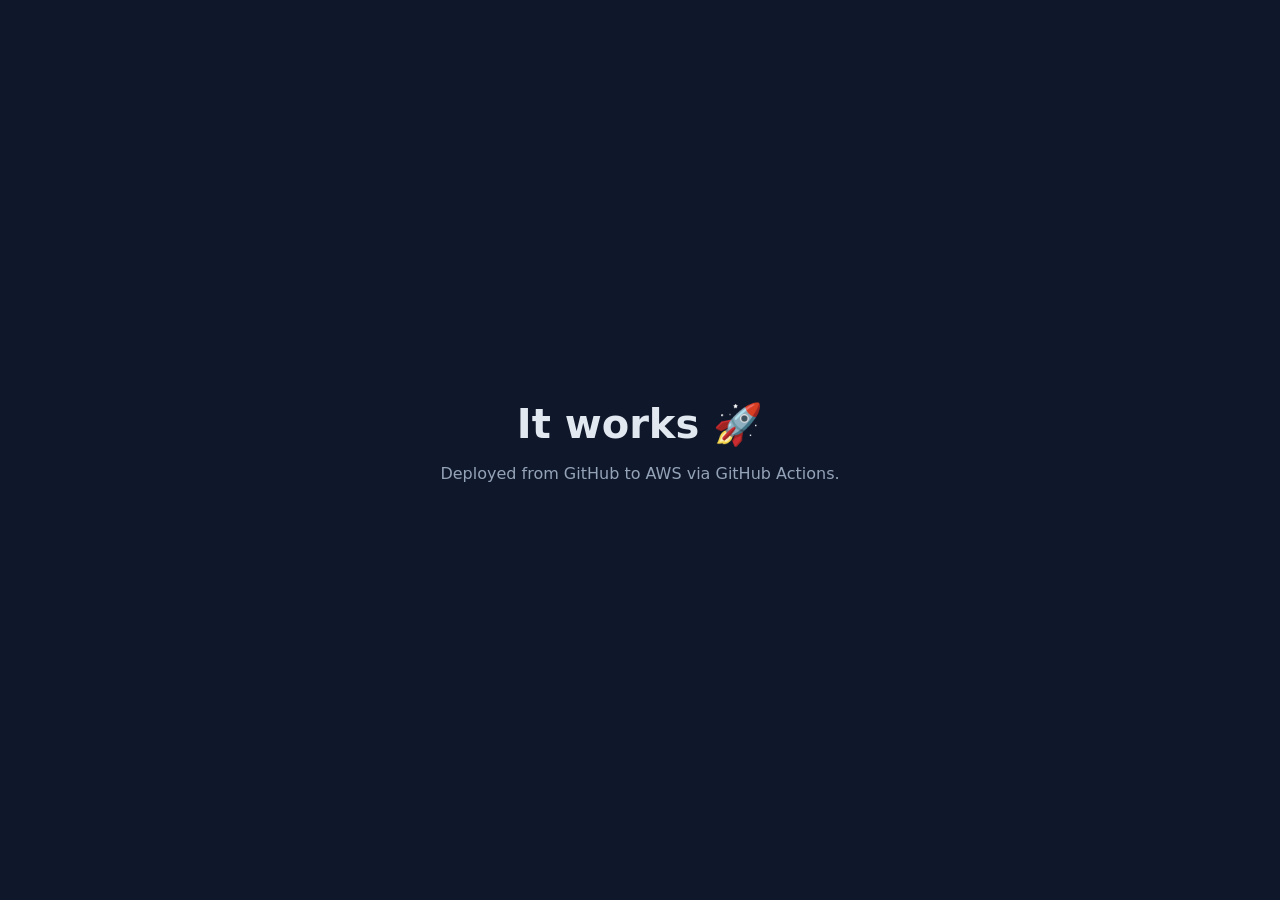
==== index.html @ 829a50a1 "Add dummy index.html Co-Authored-By: Claude Sonnet 5.5 <noreply@anthropic.com>" ====
<!doctype html>
<html lang="en">
<head>
  <meta charset="utf-8">
  <meta name="viewport" content="width=device-width, initial-scale=1">
  <title>neil-mist-vibe1</title>
  <style>
    body { font-family: system-ui, sans-serif; display: grid; place-items: center; min-height: 100vh; margin: 0; background: #0f172a; color: #e2e8f0; }
    main { text-align: center; padding: 1rem; }
    h1 { font-size: 2.5rem; margin: 0 0 .5rem; }
    p { color: #94a3b8; }
  </style>
</head>
<body>
  <main>
    <h1>It works 🚀</h1>
    <p>Deployed from GitHub to AWS via GitHub Actions.</p>
  </main>
</body>
</html>
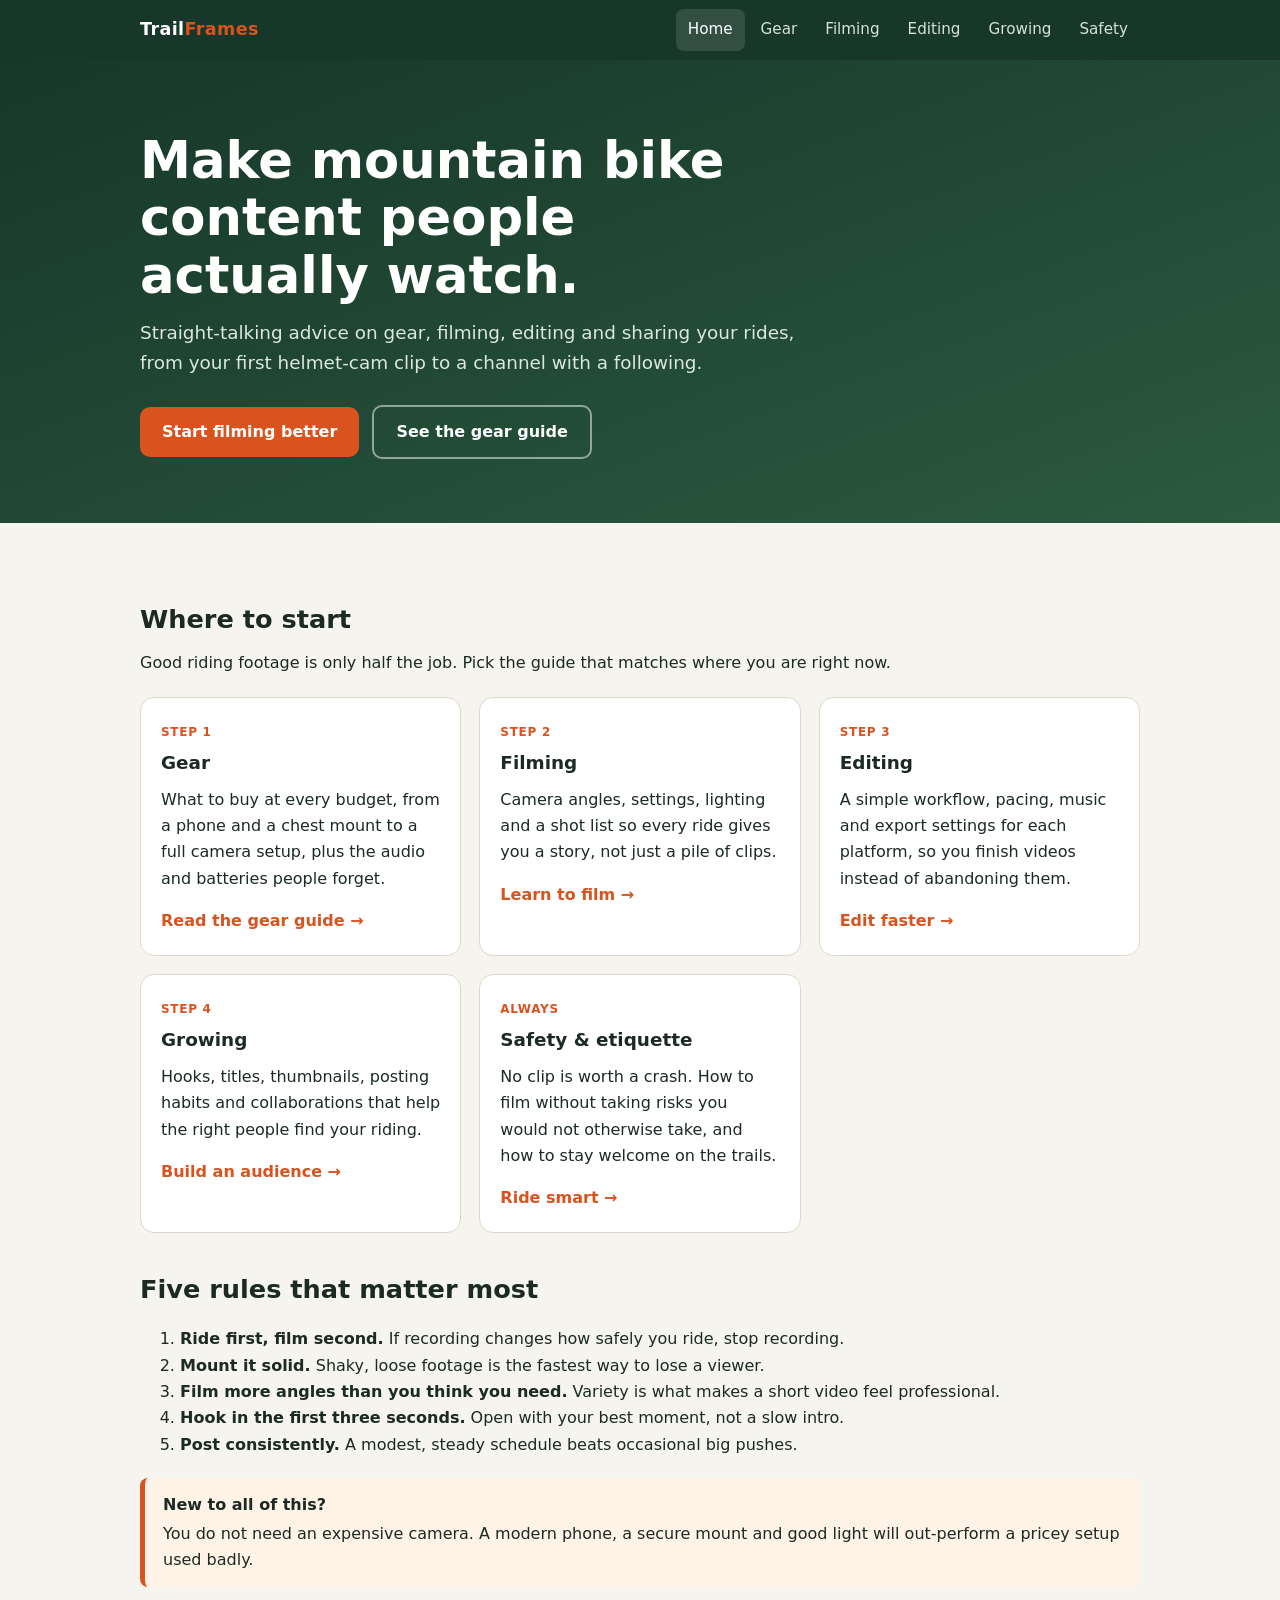
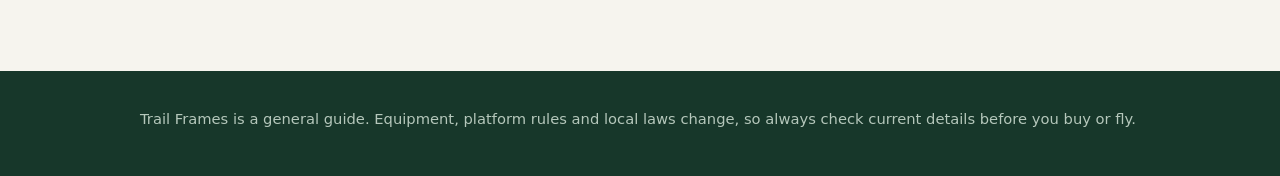
==== commit 83522c5f: "Add mountain bike content creation website Six pages (home, gear, filming, editing, growing, safety)" ====
--- a/index.html
+++ b/index.html
@@ -3,18 +3,95 @@
 <head>
   <meta charset="utf-8">
   <meta name="viewport" content="width=device-width, initial-scale=1">
-  <title>neil-mist-vibe1</title>
-  <style>
-    body { font-family: system-ui, sans-serif; display: grid; place-items: center; min-height: 100vh; margin: 0; background: #0f172a; color: #e2e8f0; }
-    main { text-align: center; padding: 1rem; }
-    h1 { font-size: 2.5rem; margin: 0 0 .5rem; }
-    p { color: #94a3b8; }
-  </style>
+  <title>Trail Frames: Mountain Bike Content Guide</title>
+  <meta name="description" content="Practical advice for filming, editing and sharing your mountain biking. Gear, camera angles, editing workflow and growing an audience.">
+  <link rel="stylesheet" href="style.css">
 </head>
 <body>
-  <main>
-    <h1>It works 🚀</h1>
-    <p>Deployed from GitHub to AWS via GitHub Actions.</p>
-  </main>
+<header class="site">
+  <div class="wrap">
+    <a class="brand" href="index.html">Trail<span>Frames</span></a>
+    <button class="menu-btn" aria-expanded="false" aria-controls="site-nav">Menu</button>
+    <nav id="site-nav" aria-label="Main">
+      <ul>
+        <li><a href="index.html" aria-current="page">Home</a></li>
+        <li><a href="gear.html">Gear</a></li>
+        <li><a href="filming.html">Filming</a></li>
+        <li><a href="editing.html">Editing</a></li>
+        <li><a href="growth.html">Growing</a></li>
+        <li><a href="safety.html">Safety</a></li>
+      </ul>
+    </nav>
+  </div>
+</header>
+
+<section class="hero">
+  <div class="wrap">
+    <h1>Make mountain bike content people actually watch.</h1>
+    <p>Straight-talking advice on gear, filming, editing and sharing your rides, from your first helmet-cam clip to a channel with a following.</p>
+    <a class="btn" href="filming.html">Start filming better</a>
+    <a class="btn ghost" href="gear.html">See the gear guide</a>
+  </div>
+</section>
+
+<main>
+  <div class="wrap">
+    <h2>Where to start</h2>
+    <p>Good riding footage is only half the job. Pick the guide that matches where you are right now.</p>
+    <div class="grid">
+      <article class="card">
+        <span class="tag">Step 1</span>
+        <h3>Gear</h3>
+        <p>What to buy at every budget, from a phone and a chest mount to a full camera setup, plus the audio and batteries people forget.</p>
+        <a class="more" href="gear.html">Read the gear guide &rarr;</a>
+      </article>
+      <article class="card">
+        <span class="tag">Step 2</span>
+        <h3>Filming</h3>
+        <p>Camera angles, settings, lighting and a shot list so every ride gives you a story, not just a pile of clips.</p>
+        <a class="more" href="filming.html">Learn to film &rarr;</a>
+      </article>
+      <article class="card">
+        <span class="tag">Step 3</span>
+        <h3>Editing</h3>
+        <p>A simple workflow, pacing, music and export settings for each platform, so you finish videos instead of abandoning them.</p>
+        <a class="more" href="editing.html">Edit faster &rarr;</a>
+      </article>
+      <article class="card">
+        <span class="tag">Step 4</span>
+        <h3>Growing</h3>
+        <p>Hooks, titles, thumbnails, posting habits and collaborations that help the right people find your riding.</p>
+        <a class="more" href="growth.html">Build an audience &rarr;</a>
+      </article>
+      <article class="card">
+        <span class="tag">Always</span>
+        <h3>Safety &amp; etiquette</h3>
+        <p>No clip is worth a crash. How to film without taking risks you would not otherwise take, and how to stay welcome on the trails.</p>
+        <a class="more" href="safety.html">Ride smart &rarr;</a>
+      </article>
+    </div>
+
+    <h2>Five rules that matter most</h2>
+    <ol>
+      <li><strong>Ride first, film second.</strong> If recording changes how safely you ride, stop recording.</li>
+      <li><strong>Mount it solid.</strong> Shaky, loose footage is the fastest way to lose a viewer.</li>
+      <li><strong>Film more angles than you think you need.</strong> Variety is what makes a short video feel professional.</li>
+      <li><strong>Hook in the first three seconds.</strong> Open with your best moment, not a slow intro.</li>
+      <li><strong>Post consistently.</strong> A modest, steady schedule beats occasional big pushes.</li>
+    </ol>
+
+    <div class="callout">
+      <strong>New to all of this?</strong>
+      You do not need an expensive camera. A modern phone, a secure mount and good light will out-perform a pricey setup used badly.
+    </div>
+  </div>
+</main>
+
+<footer class="site">
+  <div class="wrap">
+    <p>Trail Frames is a general guide. Equipment, platform rules and local laws change, so always check current details before you buy or fly.</p>
+  </div>
+</footer>
+<script src="script.js"></script>
 </body>
 </html>
--- a/style.css
+++ b/style.css
@@ -0,0 +1,98 @@
+:root {
+  --bg: #f6f4ee;
+  --surface: #ffffff;
+  --text: #1b2a22;
+  --muted: #5b6b62;
+  --accent: #d9531e;
+  --accent-ink: #ffffff;
+  --forest: #17372a;
+  --border: #dcd8cc;
+  --callout: #fff3e8;
+}
+@media (prefers-color-scheme: dark) {
+  :root {
+    --bg: #0f1a14;
+    --surface: #17261d;
+    --text: #e8efe9;
+    --muted: #9db0a4;
+    --accent: #ff7a3d;
+    --accent-ink: #1a0e07;
+    --forest: #0b130f;
+    --border: #284134;
+    --callout: #2a1d14;
+  }
+}
+* { box-sizing: border-box; }
+html { scroll-behavior: smooth; }
+body {
+  margin: 0;
+  font-family: system-ui, -apple-system, "Segoe UI", Roboto, sans-serif;
+  background: var(--bg);
+  color: var(--text);
+  line-height: 1.65;
+}
+a { color: var(--accent); }
+.wrap { max-width: 1040px; margin: 0 auto; padding: 0 20px; }
+
+/* header / nav */
+header.site { background: var(--forest); color: #f1f5f2; position: sticky; top: 0; z-index: 10; }
+header.site .wrap { display: flex; align-items: center; justify-content: space-between; min-height: 60px; gap: 12px; }
+.brand { font-weight: 800; letter-spacing: .02em; color: #fff; text-decoration: none; font-size: 1.1rem; }
+.brand span { color: var(--accent); }
+nav ul { list-style: none; margin: 0; padding: 0; display: flex; gap: 4px; flex-wrap: wrap; }
+nav a { color: #d6e2da; text-decoration: none; padding: 8px 12px; border-radius: 8px; font-size: .95rem; display: block; }
+nav a:hover, nav a[aria-current="page"] { background: rgba(255,255,255,.12); color: #fff; }
+.menu-btn { display: none; background: none; border: 1px solid rgba(255,255,255,.4); color: #fff; padding: 8px 12px; border-radius: 8px; font-size: .95rem; cursor: pointer; }
+@media (max-width: 760px) {
+  .menu-btn { display: block; }
+  nav { display: none; position: absolute; top: 60px; left: 0; right: 0; background: var(--forest); padding: 8px 16px 16px; }
+  nav.open { display: block; }
+  nav ul { flex-direction: column; }
+}
+
+/* hero */
+.hero { background: linear-gradient(160deg, var(--forest), #2b5a3f); color: #fff; padding: 72px 0 64px; }
+.hero h1 { font-size: clamp(2rem, 5vw, 3.2rem); line-height: 1.12; margin: 0 0 14px; max-width: 18ch; }
+.hero p { font-size: 1.15rem; max-width: 56ch; color: #dbe7df; margin: 0 0 26px; }
+.btn { display: inline-block; background: var(--accent); color: var(--accent-ink); font-weight: 700; padding: 12px 22px; border-radius: 10px; text-decoration: none; }
+.btn:hover { filter: brightness(1.08); }
+.btn.ghost { background: transparent; color: #fff; border: 2px solid rgba(255,255,255,.5); margin-left: 8px; }
+
+/* page title */
+.page-head { background: var(--forest); color: #fff; padding: 44px 0 36px; }
+.page-head h1 { margin: 0 0 8px; font-size: clamp(1.8rem, 4vw, 2.6rem); }
+.page-head p { margin: 0; color: #cfdcd3; max-width: 62ch; font-size: 1.08rem; }
+
+/* content */
+main { padding: 40px 0 64px; }
+h2 { font-size: 1.6rem; margin: 2.2rem 0 .6rem; }
+h3 { font-size: 1.15rem; margin: 1.4rem 0 .3rem; }
+p { margin: .5rem 0 1rem; }
+ul.tips { padding-left: 1.2rem; }
+ul.tips li { margin: .35rem 0; }
+
+.grid { display: grid; gap: 18px; grid-template-columns: repeat(auto-fill, minmax(280px, 1fr)); margin: 20px 0; }
+.card { background: var(--surface); border: 1px solid var(--border); border-radius: 14px; padding: 20px; }
+.card h3 { margin-top: 0; }
+.card a.more { font-weight: 700; text-decoration: none; }
+.tag { display: inline-block; font-size: .75rem; font-weight: 700; text-transform: uppercase; letter-spacing: .06em; color: var(--accent); margin-bottom: 6px; }
+
+.callout { background: var(--callout); border-left: 5px solid var(--accent); border-radius: 8px; padding: 14px 18px; margin: 20px 0; }
+.callout strong:first-child { display: block; margin-bottom: 2px; }
+
+table { width: 100%; border-collapse: collapse; background: var(--surface); border: 1px solid var(--border); border-radius: 10px; overflow: hidden; margin: 16px 0; }
+th, td { text-align: left; padding: 10px 14px; border-bottom: 1px solid var(--border); vertical-align: top; }
+th { background: var(--forest); color: #fff; font-size: .9rem; }
+tr:last-child td { border-bottom: 0; }
+.table-scroll { overflow-x: auto; }
+
+/* checklist */
+.checklist { list-style: none; padding: 0; }
+.checklist li { margin: 6px 0; }
+.checklist label { display: flex; gap: 10px; align-items: flex-start; background: var(--surface); border: 1px solid var(--border); padding: 10px 14px; border-radius: 10px; cursor: pointer; }
+.checklist input { margin-top: 5px; accent-color: var(--accent); }
+.checklist input:checked + span { text-decoration: line-through; color: var(--muted); }
+.progress { font-weight: 700; color: var(--muted); }
+
+footer.site { background: var(--forest); color: #b5c7bb; padding: 28px 0; font-size: .92rem; }
+footer.site a { color: #e5eee8; }
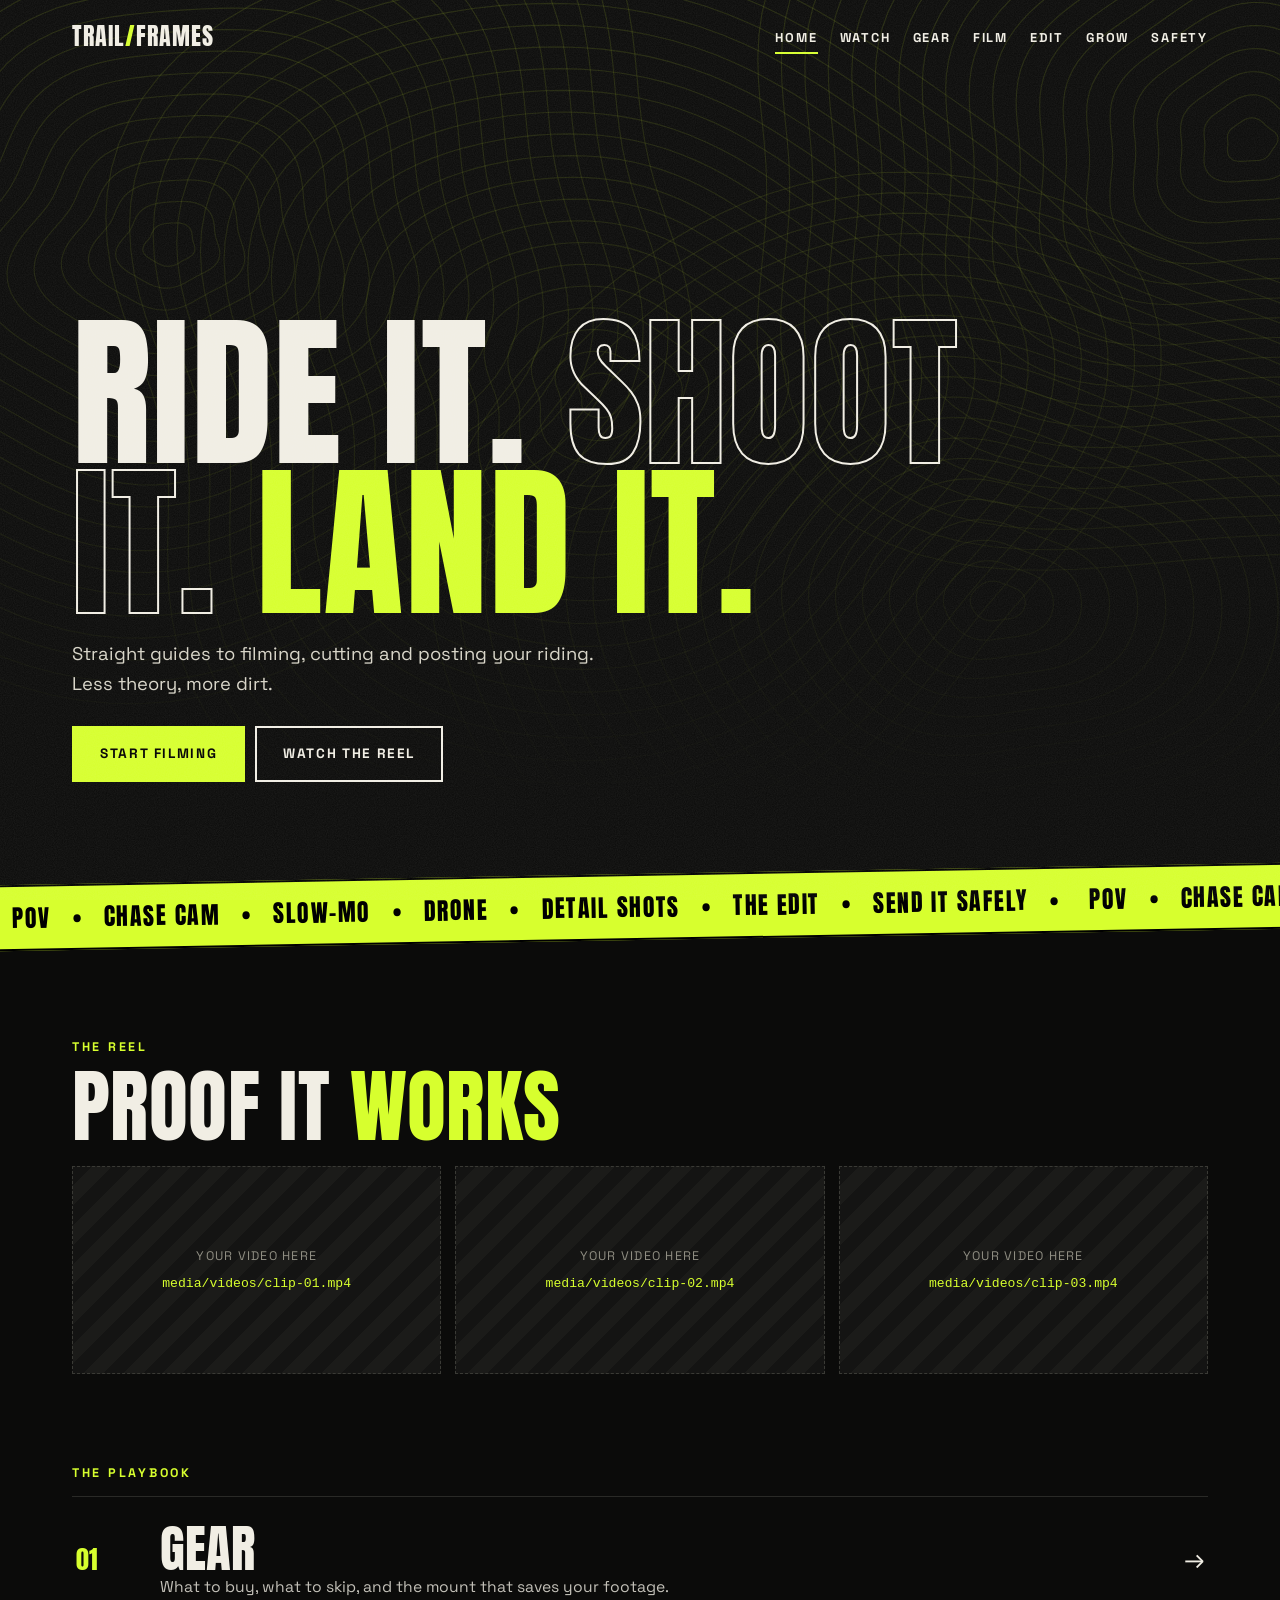
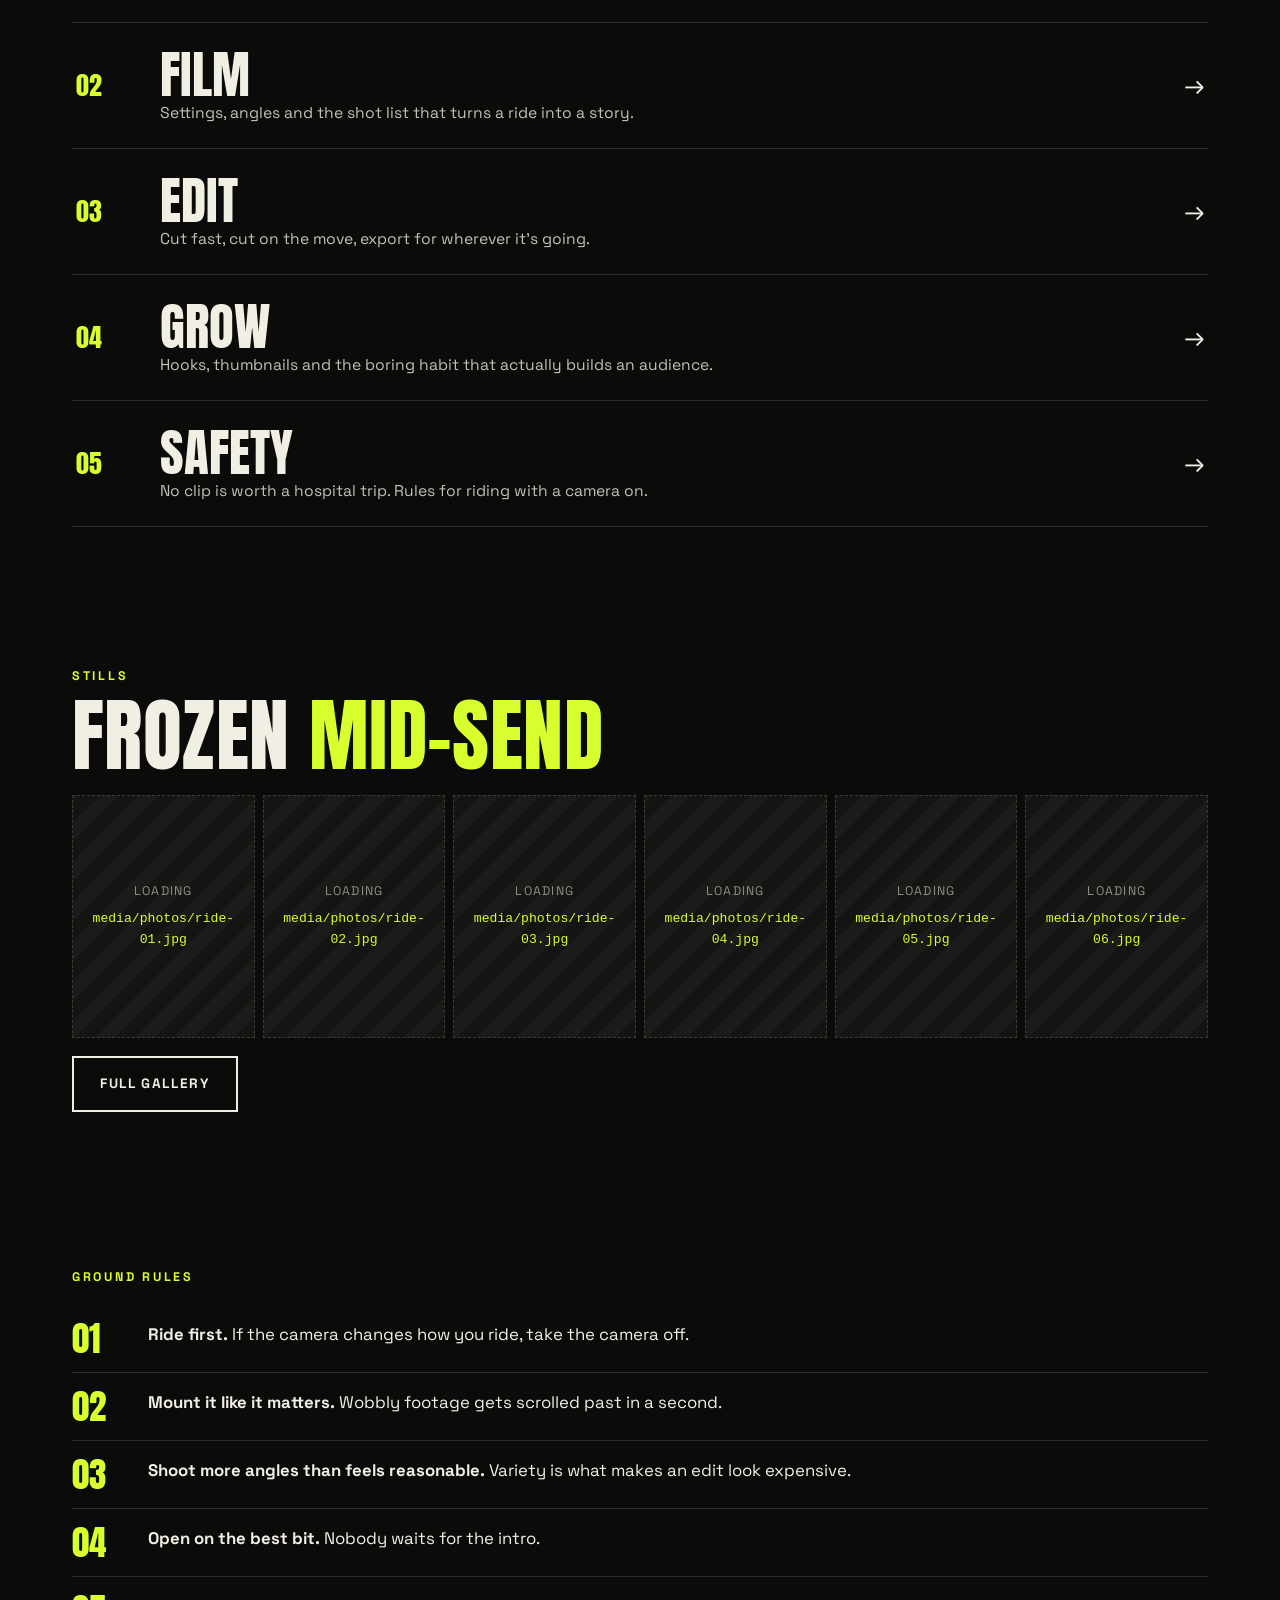
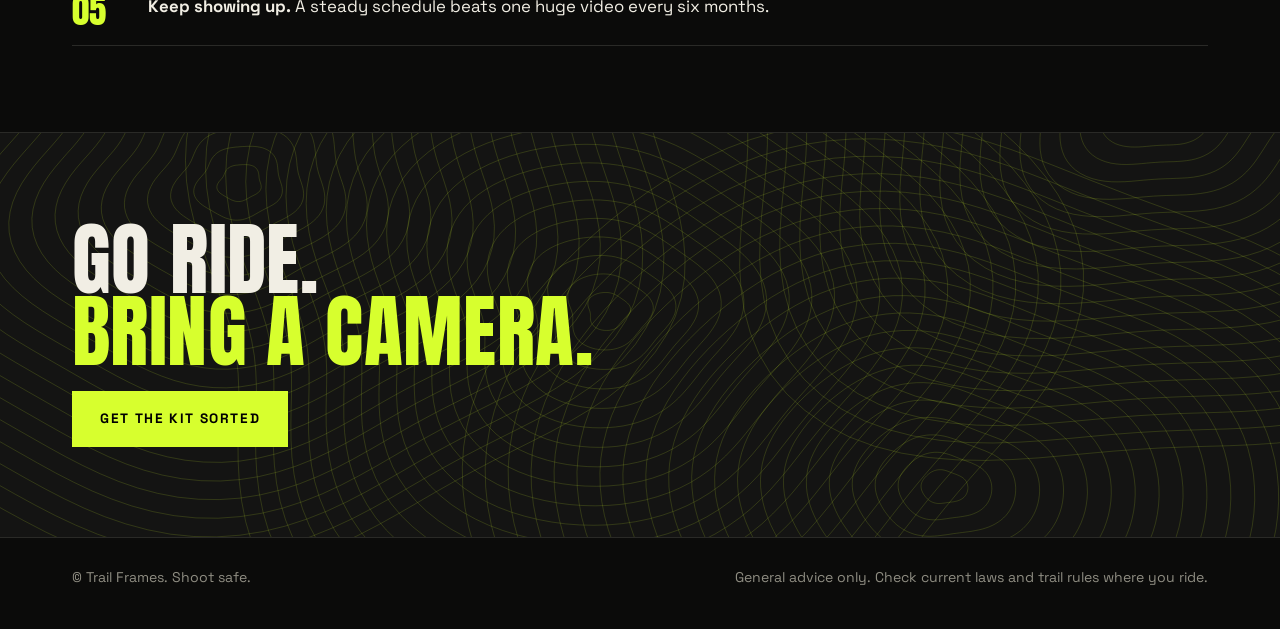
==== commit 6b54a4bf: "Redesign: dark edgy look, video and photo slots, sharper copy Adds Watch page, hero video loop, phot" ====
--- a/index.html
+++ b/index.html
@@ -3,22 +3,26 @@
 <head>
   <meta charset="utf-8">
   <meta name="viewport" content="width=device-width, initial-scale=1">
-  <title>Trail Frames: Mountain Bike Content Guide</title>
-  <meta name="description" content="Practical advice for filming, editing and sharing your mountain biking. Gear, camera angles, editing workflow and growing an audience.">
+  <title>Trail Frames | Shoot Your Riding</title>
+  <meta name="description" content="Guides to filming, editing and posting mountain biking. Gear, angles, edits and getting seen.">
+  <link rel="preconnect" href="https://fonts.googleapis.com">
+  <link rel="preconnect" href="https://fonts.gstatic.com" crossorigin>
+  <link href="https://fonts.googleapis.com/css2?family=Anton&family=Space+Grotesk:wght@400;500;700&display=swap" rel="stylesheet">
   <link rel="stylesheet" href="style.css">
 </head>
 <body>
 <header class="site">
   <div class="wrap">
-    <a class="brand" href="index.html">Trail<span>Frames</span></a>
+    <a class="brand" href="index.html">Trail<i>/</i>Frames</a>
     <button class="menu-btn" aria-expanded="false" aria-controls="site-nav">Menu</button>
     <nav id="site-nav" aria-label="Main">
       <ul>
         <li><a href="index.html" aria-current="page">Home</a></li>
+        <li><a href="watch.html">Watch</a></li>
         <li><a href="gear.html">Gear</a></li>
-        <li><a href="filming.html">Filming</a></li>
-        <li><a href="editing.html">Editing</a></li>
-        <li><a href="growth.html">Growing</a></li>
+        <li><a href="filming.html">Film</a></li>
+        <li><a href="editing.html">Edit</a></li>
+        <li><a href="growth.html">Grow</a></li>
         <li><a href="safety.html">Safety</a></li>
       </ul>
     </nav>
@@ -26,72 +30,78 @@
 </header>
 
 <section class="hero">
+  <video data-hero-video muted loop playsinline autoplay preload="auto"></video>
   <div class="wrap">
-    <h1>Make mountain bike content people actually watch.</h1>
-    <p>Straight-talking advice on gear, filming, editing and sharing your rides, from your first helmet-cam clip to a channel with a following.</p>
-    <a class="btn" href="filming.html">Start filming better</a>
-    <a class="btn ghost" href="gear.html">See the gear guide</a>
+    <h1>Ride it. <span class="out">Shoot it.</span> <em>Land it.</em></h1>
+    <p>Straight guides to filming, cutting and posting your riding. Less theory, more dirt.</p>
+    <a class="btn" href="filming.html">Start filming</a><a class="btn alt" href="watch.html">Watch the reel</a>
   </div>
 </section>
 
-<main>
+<div class="strip" aria-hidden="true">
+  <div>
+    <span>POV</span>•<span>Chase cam</span>•<span>Slow-mo</span>•<span>Drone</span>•<span>Detail shots</span>•<span>The edit</span>•<span>Send it safely</span>•
+    <span>POV</span>•<span>Chase cam</span>•<span>Slow-mo</span>•<span>Drone</span>•<span>Detail shots</span>•<span>The edit</span>•<span>Send it safely</span>•
+  </div>
+</div>
+
+<section class="block">
   <div class="wrap">
-    <h2>Where to start</h2>
-    <p>Good riding footage is only half the job. Pick the guide that matches where you are right now.</p>
-    <div class="grid">
-      <article class="card">
-        <span class="tag">Step 1</span>
-        <h3>Gear</h3>
-        <p>What to buy at every budget, from a phone and a chest mount to a full camera setup, plus the audio and batteries people forget.</p>
-        <a class="more" href="gear.html">Read the gear guide &rarr;</a>
-      </article>
-      <article class="card">
-        <span class="tag">Step 2</span>
-        <h3>Filming</h3>
-        <p>Camera angles, settings, lighting and a shot list so every ride gives you a story, not just a pile of clips.</p>
-        <a class="more" href="filming.html">Learn to film &rarr;</a>
-      </article>
-      <article class="card">
-        <span class="tag">Step 3</span>
-        <h3>Editing</h3>
-        <p>A simple workflow, pacing, music and export settings for each platform, so you finish videos instead of abandoning them.</p>
-        <a class="more" href="editing.html">Edit faster &rarr;</a>
-      </article>
-      <article class="card">
-        <span class="tag">Step 4</span>
-        <h3>Growing</h3>
-        <p>Hooks, titles, thumbnails, posting habits and collaborations that help the right people find your riding.</p>
-        <a class="more" href="growth.html">Build an audience &rarr;</a>
-      </article>
-      <article class="card">
-        <span class="tag">Always</span>
-        <h3>Safety &amp; etiquette</h3>
-        <p>No clip is worth a crash. How to film without taking risks you would not otherwise take, and how to stay welcome on the trails.</p>
-        <a class="more" href="safety.html">Ride smart &rarr;</a>
-      </article>
-    </div>
+    <span class="label">The reel</span>
+    <h2 class="big" style="margin-top:0">Proof it <em>works</em></h2>
+    <div class="reel" data-videos="3"></div>
+  </div>
+</section>
 
-    <h2>Five rules that matter most</h2>
-    <ol>
-      <li><strong>Ride first, film second.</strong> If recording changes how safely you ride, stop recording.</li>
-      <li><strong>Mount it solid.</strong> Shaky, loose footage is the fastest way to lose a viewer.</li>
-      <li><strong>Film more angles than you think you need.</strong> Variety is what makes a short video feel professional.</li>
-      <li><strong>Hook in the first three seconds.</strong> Open with your best moment, not a slow intro.</li>
-      <li><strong>Post consistently.</strong> A modest, steady schedule beats occasional big pushes.</li>
-    </ol>
-
-    <div class="callout">
-      <strong>New to all of this?</strong>
-      You do not need an expensive camera. A modern phone, a secure mount and good light will out-perform a pricey setup used badly.
+<section class="block" style="padding-top:20px">
+  <div class="wrap">
+    <span class="label">The playbook</span>
+    <div class="rows">
+      <a href="gear.html"><span class="n">01</span><span class="t">Gear<span class="d">What to buy, what to skip, and the mount that saves your footage.</span></span><span class="arr">&rarr;</span></a>
+      <a href="filming.html"><span class="n">02</span><span class="t">Film<span class="d">Settings, angles and the shot list that turns a ride into a story.</span></span><span class="arr">&rarr;</span></a>
+      <a href="editing.html"><span class="n">03</span><span class="t">Edit<span class="d">Cut fast, cut on the move, export for wherever it's going.</span></span><span class="arr">&rarr;</span></a>
+      <a href="growth.html"><span class="n">04</span><span class="t">Grow<span class="d">Hooks, thumbnails and the boring habit that actually builds an audience.</span></span><span class="arr">&rarr;</span></a>
+      <a href="safety.html"><span class="n">05</span><span class="t">Safety<span class="d">No clip is worth a hospital trip. Rules for riding with a camera on.</span></span><span class="arr">&rarr;</span></a>
     </div>
   </div>
-</main>
+</section>
+
+<section class="block">
+  <div class="wrap">
+    <span class="label">Stills</span>
+    <h2 class="big" style="margin-top:0">Frozen <em>mid-send</em></h2>
+    <div class="strip-photos" data-photos="6"></div>
+    <p style="margin-top:18px"><a href="watch.html" class="btn alt" style="margin-left:0">Full gallery</a></p>
+  </div>
+</section>
+
+<section class="block">
+  <div class="wrap">
+    <span class="label">Ground rules</span>
+    <ol class="steps">
+      <li><div><strong>Ride first.</strong> If the camera changes how you ride, take the camera off.</div></li>
+      <li><div><strong>Mount it like it matters.</strong> Wobbly footage gets scrolled past in a second.</div></li>
+      <li><div><strong>Shoot more angles than feels reasonable.</strong> Variety is what makes an edit look expensive.</div></li>
+      <li><div><strong>Open on the best bit.</strong> Nobody waits for the intro.</div></li>
+      <li><div><strong>Keep showing up.</strong> A steady schedule beats one huge video every six months.</div></li>
+    </ol>
+  </div>
+</section>
+
+<section class="cta">
+  <div class="wrap">
+    <h2 class="big" style="margin-top:0">Go ride.<br><em>Bring a camera.</em></h2>
+    <a class="btn" href="gear.html">Get the kit sorted</a>
+  </div>
+</section>
 
 <footer class="site">
   <div class="wrap">
-    <p>Trail Frames is a general guide. Equipment, platform rules and local laws change, so always check current details before you buy or fly.</p>
+    <span>&copy; Trail Frames. Shoot safe.</span>
+    <span>General advice only. Check current laws and trail rules where you ride.</span>
   </div>
 </footer>
+<script src="media.js"></script>
 <script src="script.js"></script>
 </body>
 </html>
--- a/style.css
+++ b/style.css
@@ -1,98 +1,157 @@
 :root {
-  --bg: #f6f4ee;
-  --surface: #ffffff;
-  --text: #1b2a22;
-  --muted: #5b6b62;
-  --accent: #d9531e;
-  --accent-ink: #ffffff;
-  --forest: #17372a;
-  --border: #dcd8cc;
-  --callout: #fff3e8;
-}
-@media (prefers-color-scheme: dark) {
-  :root {
-    --bg: #0f1a14;
-    --surface: #17261d;
-    --text: #e8efe9;
-    --muted: #9db0a4;
-    --accent: #ff7a3d;
-    --accent-ink: #1a0e07;
-    --forest: #0b130f;
-    --border: #284134;
-    --callout: #2a1d14;
-  }
+  --bg: #0b0b0a;
+  --bg2: #141413;
+  --ink: #f1eee4;
+  --mute: #8f8d82;
+  --acid: #d7ff2e;
+  --line: #2a2a27;
+  --display: "Anton", Impact, "Arial Narrow Bold", sans-serif;
+  --body: "Space Grotesk", system-ui, -apple-system, "Segoe UI", sans-serif;
+  color-scheme: dark;
 }
 * { box-sizing: border-box; }
 html { scroll-behavior: smooth; }
 body {
   margin: 0;
-  font-family: system-ui, -apple-system, "Segoe UI", Roboto, sans-serif;
   background: var(--bg);
-  color: var(--text);
-  line-height: 1.65;
+  color: var(--ink);
+  font-family: var(--body);
+  font-size: 1.05rem;
+  line-height: 1.6;
+  -webkit-font-smoothing: antialiased;
 }
-a { color: var(--accent); }
-.wrap { max-width: 1040px; margin: 0 auto; padding: 0 20px; }
+/* film grain */
+body::before {
+  content: "";
+  position: fixed; inset: 0; z-index: 100; pointer-events: none; opacity: .09;
+  background-image: url("data:image/svg+xml;utf8,<svg xmlns='http://www.w3.org/2000/svg' width='220' height='220'><filter id='n'><feTurbulence type='fractalNoise' baseFrequency='.9' numOctaves='2' stitchTiles='stitch'/><feColorMatrix values='0 0 0 0 1  0 0 0 0 1  0 0 0 0 1  0 0 0 .8 0'/></filter><rect width='100%' height='100%' filter='url(%23n)'/></svg>");
+}
+a { color: inherit; }
+img, video { max-width: 100%; display: block; }
+.wrap { max-width: 1180px; margin: 0 auto; padding: 0 22px; }
 
-/* header / nav */
-header.site { background: var(--forest); color: #f1f5f2; position: sticky; top: 0; z-index: 10; }
-header.site .wrap { display: flex; align-items: center; justify-content: space-between; min-height: 60px; gap: 12px; }
-.brand { font-weight: 800; letter-spacing: .02em; color: #fff; text-decoration: none; font-size: 1.1rem; }
-.brand span { color: var(--accent); }
-nav ul { list-style: none; margin: 0; padding: 0; display: flex; gap: 4px; flex-wrap: wrap; }
-nav a { color: #d6e2da; text-decoration: none; padding: 8px 12px; border-radius: 8px; font-size: .95rem; display: block; }
-nav a:hover, nav a[aria-current="page"] { background: rgba(255,255,255,.12); color: #fff; }
-.menu-btn { display: none; background: none; border: 1px solid rgba(255,255,255,.4); color: #fff; padding: 8px 12px; border-radius: 8px; font-size: .95rem; cursor: pointer; }
-@media (max-width: 760px) {
+/* header */
+header.site { position: absolute; top: 0; left: 0; right: 0; z-index: 20; }
+header.site .wrap { display: flex; align-items: center; justify-content: space-between; height: 72px; }
+.brand { font-family: var(--display); font-size: 1.5rem; letter-spacing: .04em; text-decoration: none; text-transform: uppercase; }
+.brand i { color: var(--acid); font-style: normal; }
+nav ul { list-style: none; display: flex; gap: 22px; margin: 0; padding: 0; }
+nav a { text-decoration: none; text-transform: uppercase; font-size: .8rem; font-weight: 700; letter-spacing: .14em; padding: 6px 0; border-bottom: 2px solid transparent; }
+nav a:hover, nav a[aria-current="page"] { border-color: var(--acid); }
+.menu-btn { display: none; background: var(--acid); color: #000; border: 0; font: 700 .8rem var(--body); letter-spacing: .12em; text-transform: uppercase; padding: 9px 14px; cursor: pointer; }
+@media (max-width: 860px) {
   .menu-btn { display: block; }
-  nav { display: none; position: absolute; top: 60px; left: 0; right: 0; background: var(--forest); padding: 8px 16px 16px; }
+  nav { display: none; position: absolute; top: 72px; left: 0; right: 0; background: var(--bg); border-top: 1px solid var(--line); padding: 8px 22px 20px; }
   nav.open { display: block; }
-  nav ul { flex-direction: column; }
+  nav ul { flex-direction: column; gap: 4px; }
+  nav a { display: block; padding: 12px 0; font-size: .95rem; }
 }
 
 /* hero */
-.hero { background: linear-gradient(160deg, var(--forest), #2b5a3f); color: #fff; padding: 72px 0 64px; }
-.hero h1 { font-size: clamp(2rem, 5vw, 3.2rem); line-height: 1.12; margin: 0 0 14px; max-width: 18ch; }
-.hero p { font-size: 1.15rem; max-width: 56ch; color: #dbe7df; margin: 0 0 26px; }
-.btn { display: inline-block; background: var(--accent); color: var(--accent-ink); font-weight: 700; padding: 12px 22px; border-radius: 10px; text-decoration: none; }
-.btn:hover { filter: brightness(1.08); }
-.btn.ghost { background: transparent; color: #fff; border: 2px solid rgba(255,255,255,.5); margin-left: 8px; }
+.hero { position: relative; min-height: 94vh; display: flex; align-items: flex-end; overflow: hidden; background: var(--bg) url("topo.svg") center/cover; }
+.hero video { position: absolute; inset: 0; width: 100%; height: 100%; object-fit: cover; }
+.hero::after { content: ""; position: absolute; inset: 0; background: linear-gradient(to top, var(--bg) 4%, rgba(11,11,10,.55) 45%, rgba(11,11,10,.25)); }
+.hero .wrap { position: relative; z-index: 2; padding-bottom: 64px; padding-top: 120px; width: 100%; }
+.hero h1, .big { font-family: var(--display); font-weight: 400; text-transform: uppercase; line-height: .9; margin: 0; letter-spacing: .005em; }
+.hero h1 { font-size: clamp(3.4rem, 13vw, 11rem); max-width: 11ch; }
+.hero h1 em, .big em { font-style: normal; color: var(--acid); }
+.hero h1 .out { -webkit-text-stroke: 2px var(--ink); color: transparent; }
+.hero p { max-width: 46ch; font-size: 1.15rem; color: #d8d5c8; margin: 22px 0 28px; }
+.btn { display: inline-block; text-decoration: none; text-transform: uppercase; font-weight: 700; letter-spacing: .12em; font-size: .85rem; padding: 15px 26px; background: var(--acid); color: #000; border: 2px solid var(--acid); }
+.btn:hover { background: transparent; color: var(--acid); }
+.btn.alt { background: transparent; color: var(--ink); border-color: var(--ink); margin-left: 10px; }
+.btn.alt:hover { border-color: var(--acid); color: var(--acid); }
 
-/* page title */
-.page-head { background: var(--forest); color: #fff; padding: 44px 0 36px; }
-.page-head h1 { margin: 0 0 8px; font-size: clamp(1.8rem, 4vw, 2.6rem); }
-.page-head p { margin: 0; color: #cfdcd3; max-width: 62ch; font-size: 1.08rem; }
+/* inner page head */
+.page-head { position: relative; padding: 150px 0 56px; background: var(--bg2) url("topo.svg") center/cover; border-bottom: 1px solid var(--line); overflow: hidden; }
+.page-head { background-size: cover, cover; }
+.page-head::before { content: ""; position: absolute; inset: 0; z-index: 1; background: linear-gradient(to top, rgba(11,11,10,.9), rgba(11,11,10,.35)); }
+.page-head .wrap { position: relative; z-index: 2; }
+.page-head h1 { font-family: var(--display); font-weight: 400; text-transform: uppercase; font-size: clamp(3rem, 10vw, 7.5rem); line-height: .92; margin: 0 0 14px; }
+.page-head h1 em { font-style: normal; color: var(--acid); }
+.page-head p { max-width: 52ch; font-size: 1.15rem; color: #cfccbf; margin: 0; }
 
-/* content */
-main { padding: 40px 0 64px; }
-h2 { font-size: 1.6rem; margin: 2.2rem 0 .6rem; }
-h3 { font-size: 1.15rem; margin: 1.4rem 0 .3rem; }
+/* marquee */
+.strip { background: var(--acid); color: #000; overflow: hidden; white-space: nowrap; border-block: 2px solid #000; transform: rotate(-1deg); margin: 28px -10px; }
+.strip div { display: inline-block; padding: 12px 0; font-family: var(--display); font-size: 1.5rem; letter-spacing: .06em; text-transform: uppercase; animation: slide 28s linear infinite; }
+.strip span { margin: 0 22px; }
+@keyframes slide { to { transform: translateX(-50%); } }
+@media (prefers-reduced-motion: reduce) { .strip div { animation: none; } html { scroll-behavior: auto; } }
+
+/* sections */
+section.block { padding: 70px 0; }
+.label { font-size: .78rem; font-weight: 700; letter-spacing: .22em; text-transform: uppercase; color: var(--acid); margin: 0 0 12px; display: block; }
+.big { font-size: clamp(2.4rem, 7vw, 5rem); margin-bottom: 24px; }
+h2 { font-family: var(--display); font-weight: 400; text-transform: uppercase; font-size: clamp(2rem, 5vw, 3.2rem); line-height: 1; margin: 56px 0 14px; }
+h3 { font-size: 1.15rem; margin: 26px 0 4px; text-transform: uppercase; letter-spacing: .04em; }
 p { margin: .5rem 0 1rem; }
-ul.tips { padding-left: 1.2rem; }
-ul.tips li { margin: .35rem 0; }
+.lede { font-size: 1.25rem; max-width: 60ch; color: #d8d5c8; }
+main.inner { padding: 30px 0 80px; }
+main.inner .wrap { max-width: 860px; }
+ul.tips { list-style: none; padding: 0; margin: 14px 0; }
+ul.tips li { position: relative; padding: 11px 0 11px 30px; border-bottom: 1px solid var(--line); }
+ul.tips li::before { content: ""; position: absolute; left: 4px; top: 21px; width: 12px; height: 3px; background: var(--acid); transform: rotate(-35deg); }
+ol.steps { counter-reset: s; list-style: none; padding: 0; }
+ol.steps li { counter-increment: s; display: grid; grid-template-columns: 70px 1fr; gap: 6px; padding: 16px 0; border-bottom: 1px solid var(--line); }
+ol.steps li::before { content: counter(s, decimal-leading-zero); font-family: var(--display); font-size: 2.2rem; color: var(--acid); line-height: 1; }
 
-.grid { display: grid; gap: 18px; grid-template-columns: repeat(auto-fill, minmax(280px, 1fr)); margin: 20px 0; }
-.card { background: var(--surface); border: 1px solid var(--border); border-radius: 14px; padding: 20px; }
-.card h3 { margin-top: 0; }
-.card a.more { font-weight: 700; text-decoration: none; }
-.tag { display: inline-block; font-size: .75rem; font-weight: 700; text-transform: uppercase; letter-spacing: .06em; color: var(--accent); margin-bottom: 6px; }
+/* index list rows */
+.rows { border-top: 1px solid var(--line); }
+.rows a { display: grid; grid-template-columns: 70px 1fr 40px; align-items: center; gap: 14px; padding: 26px 4px; border-bottom: 1px solid var(--line); text-decoration: none; transition: background .2s, padding .2s; }
+.rows a:hover { background: var(--acid); color: #000; padding-left: 18px; }
+.rows .n { font-family: var(--display); font-size: 1.6rem; color: var(--acid); }
+.rows a:hover .n { color: #000; }
+.rows .t { font-family: var(--display); font-size: clamp(1.8rem, 5vw, 3.2rem); text-transform: uppercase; line-height: 1; }
+.rows .d { display: block; font-family: var(--body); font-size: .98rem; text-transform: none; margin-top: 6px; opacity: .8; }
+.rows .arr { font-size: 1.6rem; text-align: right; }
 
-.callout { background: var(--callout); border-left: 5px solid var(--accent); border-radius: 8px; padding: 14px 18px; margin: 20px 0; }
-.callout strong:first-child { display: block; margin-bottom: 2px; }
+/* callout */
+.tape { border: 2px solid var(--acid); padding: 20px 24px; margin: 30px 0; position: relative; }
+.tape b { position: absolute; top: -13px; left: 18px; background: var(--acid); color: #000; font-size: .72rem; letter-spacing: .18em; text-transform: uppercase; padding: 3px 10px; }
+.tape p { margin: 0; }
 
-table { width: 100%; border-collapse: collapse; background: var(--surface); border: 1px solid var(--border); border-radius: 10px; overflow: hidden; margin: 16px 0; }
-th, td { text-align: left; padding: 10px 14px; border-bottom: 1px solid var(--border); vertical-align: top; }
-th { background: var(--forest); color: #fff; font-size: .9rem; }
-tr:last-child td { border-bottom: 0; }
-.table-scroll { overflow-x: auto; }
+/* tables */
+.table-scroll { overflow-x: auto; margin: 18px 0; }
+table { width: 100%; border-collapse: collapse; min-width: 560px; }
+th { text-align: left; font-size: .75rem; text-transform: uppercase; letter-spacing: .16em; color: var(--acid); padding: 10px 12px; border-bottom: 2px solid var(--acid); }
+td { padding: 13px 12px; border-bottom: 1px solid var(--line); vertical-align: top; }
+td:first-child { font-weight: 700; }
+
+/* media: photos */
+.gallery { columns: 3 260px; column-gap: 10px; }
+.gallery figure { margin: 0 0 10px; break-inside: avoid; position: relative; overflow: hidden; background: var(--bg2); }
+.gallery img { width: 100%; height: auto; filter: grayscale(.85) contrast(1.08); transition: filter .35s, transform .5s; }
+.gallery figure:hover img { filter: none; transform: scale(1.04); }
+.gallery figcaption { position: absolute; left: 0; bottom: 0; background: var(--acid); color: #000; font-size: .75rem; font-weight: 700; letter-spacing: .1em; text-transform: uppercase; padding: 5px 10px; }
+.slot { aspect-ratio: 4 / 5; display: grid; place-items: center; text-align: center; padding: 18px; color: var(--mute); font-size: .78rem; letter-spacing: .1em; text-transform: uppercase; background: repeating-linear-gradient(-45deg, #141413 0 14px, #1b1b19 14px 28px); border: 1px dashed #3a3a35; }
+.slot.wide { aspect-ratio: 16 / 9; }
+.slot code { display: block; margin-top: 6px; color: var(--acid); text-transform: none; letter-spacing: 0; font-size: .82rem; }
+.strip-photos { display: grid; grid-template-columns: repeat(6, 1fr); gap: 8px; }
+.strip-photos figure { margin: 0; overflow: hidden; aspect-ratio: 3 / 4; background: var(--bg2); }
+.strip-photos img { width: 100%; height: 100%; object-fit: cover; filter: grayscale(.85) contrast(1.08); transition: filter .35s; }
+.strip-photos figure:hover img { filter: none; }
+.strip-photos .slot { aspect-ratio: auto; height: 100%; }
+@media (max-width: 860px) { .strip-photos { grid-template-columns: repeat(3, 1fr); } }
+
+/* media: video */
+.reel { display: grid; grid-template-columns: repeat(auto-fill, minmax(300px, 1fr)); gap: 14px; }
+.vid { position: relative; aspect-ratio: 16 / 9; background: #000; overflow: hidden; }
+.vid video, .vid iframe, .vid button { position: absolute; inset: 0; width: 100%; height: 100%; border: 0; }
+.vid button { padding: 0; background: #000 center/cover no-repeat; cursor: pointer; border: 0; }
+.vid button::after { content: ""; position: absolute; left: 50%; top: 50%; width: 74px; height: 74px; margin: -37px 0 0 -37px; background: var(--acid); clip-path: circle(50%); }
+.vid button::before { content: ""; position: absolute; z-index: 2; left: 50%; top: 50%; margin: -13px 0 0 -8px; border-style: solid; border-width: 13px 0 13px 22px; border-color: transparent transparent transparent #000; }
+.vid .vt { position: absolute; left: 0; bottom: 0; z-index: 3; background: #000; color: var(--ink); font-size: .78rem; letter-spacing: .1em; text-transform: uppercase; padding: 6px 12px; pointer-events: none; }
+
+/* cta + footer */
+.cta { padding: 90px 0; text-align: left; border-top: 1px solid var(--line); background: var(--bg2) url("topo.svg") center/cover; }
+footer.site { border-top: 1px solid var(--line); padding: 28px 0 40px; color: var(--mute); font-size: .88rem; }
+footer.site .wrap { display: flex; justify-content: space-between; gap: 18px; flex-wrap: wrap; }
+footer.site a { color: var(--ink); }
 
 /* checklist */
-.checklist { list-style: none; padding: 0; }
-.checklist li { margin: 6px 0; }
-.checklist label { display: flex; gap: 10px; align-items: flex-start; background: var(--surface); border: 1px solid var(--border); padding: 10px 14px; border-radius: 10px; cursor: pointer; }
-.checklist input { margin-top: 5px; accent-color: var(--accent); }
-.checklist input:checked + span { text-decoration: line-through; color: var(--muted); }
-.progress { font-weight: 700; color: var(--muted); }
-
-footer.site { background: var(--forest); color: #b5c7bb; padding: 28px 0; font-size: .92rem; }
-footer.site a { color: #e5eee8; }
+.checklist { list-style: none; padding: 0; margin: 14px 0; }
+.checklist label { display: flex; gap: 14px; align-items: center; padding: 13px 4px; border-bottom: 1px solid var(--line); cursor: pointer; }
+.checklist input { appearance: none; width: 22px; height: 22px; border: 2px solid var(--acid); background: transparent; flex: none; cursor: pointer; }
+.checklist input:checked { background: var(--acid); box-shadow: inset 0 0 0 4px var(--bg); }
+.checklist input:checked + span { color: var(--mute); text-decoration: line-through; }
+.progress { font-weight: 700; color: var(--acid); text-transform: uppercase; letter-spacing: .14em; font-size: .8rem; }
